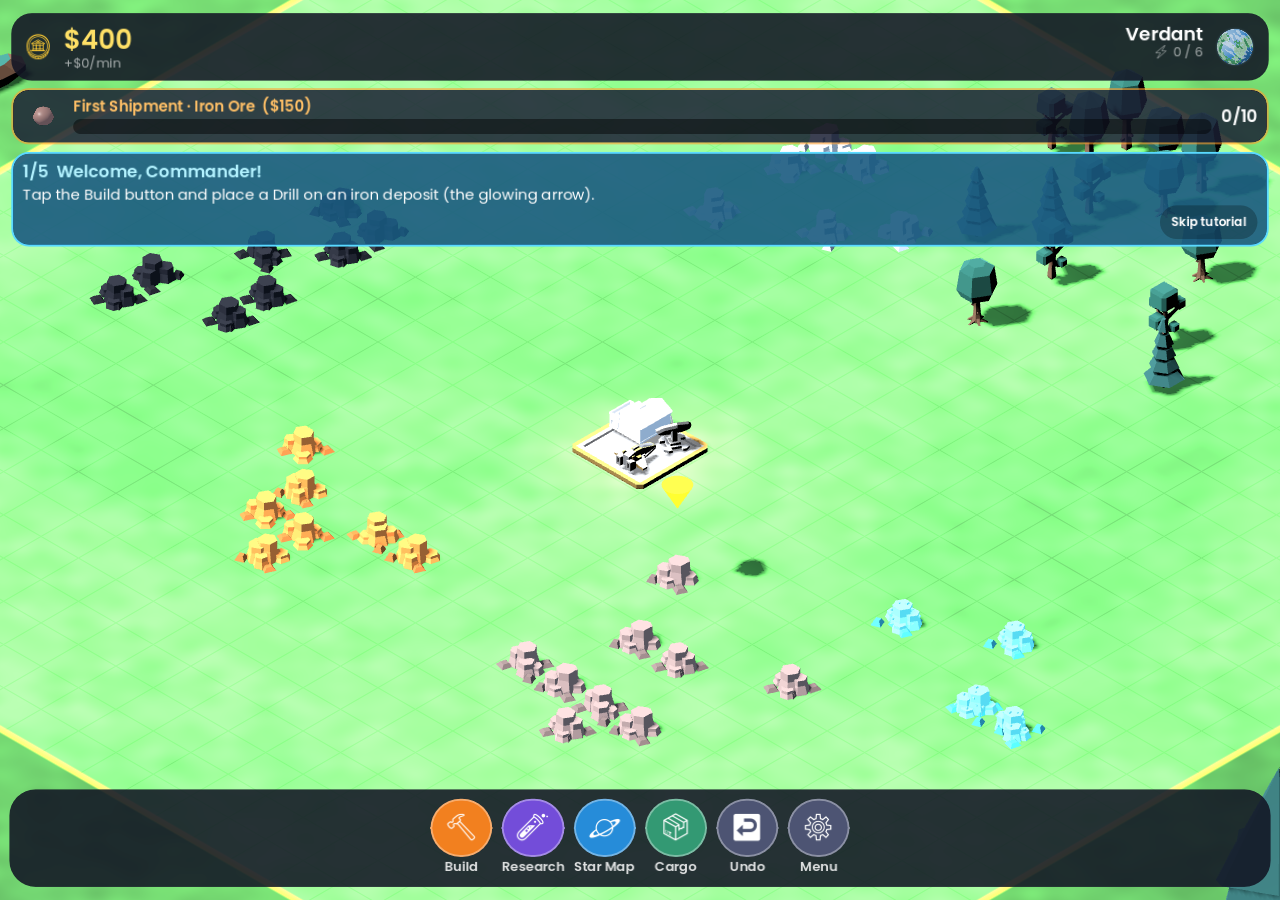
==== factory/index.html @ 012a6792 "decode factory" ====
<!DOCTYPE html>
<html lang="en">
	<head>
		<meta charset="utf-8">
		<meta name="viewport" content="width=device-width, user-scalable=no, initial-scale=1.0">
		<title>Starforge Frontier</title>
		<style>
html, body, #canvas {
	margin: 0;
	padding: 0;
	border: 0;
}

body {
	color: white;
	background-color: black;
	overflow: hidden;
	touch-action: none;
}

#canvas {
	display: block;
}

#canvas:focus {
	outline: none;
}

#status, #status-splash, #status-progress {
	position: absolute;
	left: 0;
	right: 0;
}

#status, #status-splash {
	top: 0;
	bottom: 0;
}

#status {
	background-color: #242424;
	display: flex;
	flex-direction: column;
	justify-content: center;
	align-items: center;
	visibility: hidden;
}

#status-splash {
	max-height: 100%;
	max-width: 100%;
	margin: auto;
}

#status-progress, #status-notice {
	display: none;
}

#status-progress {
	bottom: 10%;
	width: 50%;
	margin: 0 auto;
}

#status-notice {
	background-color: #5b3943;
	border-radius: 0.5rem;
	border: 1px solid #9b3943;
	color: #e0e0e0;
	font-family: 'Noto Sans', 'Droid Sans', Arial, sans-serif;
	line-height: 1.3;
	margin: 0 2rem;
	overflow: hidden;
	padding: 1rem;
	text-align: center;
	z-index: 1;
}
		</style>
		<link id="-gd-engine-icon" rel="icon" type="image/png" href="index.icon.png" />
<link rel="apple-touch-icon" href="index.apple-touch-icon.png"/>
<link rel="manifest" href="index.manifest.json">
<meta name="viewport" content="width=device-width, initial-scale=1.0, maximum-scale=1.0, user-scalable=no, viewport-fit=cover"><meta name="apple-mobile-web-app-capable" content="yes"><meta name="mobile-web-app-capable" content="yes"><meta name="apple-mobile-web-app-status-bar-style" content="black"><meta name="apple-mobile-web-app-title" content="Starforge Frontier"><link rel="apple-touch-icon" href="apple-touch-icon.png"><style>html,body{background:#070716;overscroll-behavior:none;touch-action:none}</style>
	</head>
	<body>
		<canvas id="canvas">
			Your browser does not support the canvas tag.
		</canvas>

		<noscript>
			Your browser does not support JavaScript.
		</noscript>

		<div id="status">
			<img id="status-splash" src="index.png" alt="">
			<progress id="status-progress"></progress>
			<div id="status-notice"></div>
		</div>

		<script src="index.js"></script>
		<script>
const GODOT_CONFIG = {"args":[],"canvasResizePolicy":2,"ensureCrossOriginIsolationHeaders":false,"executable":"index","experimentalVK":false,"fileSizes":{"index.pck":2635168,"index.wasm":35376909},"focusCanvas":true,"gdextensionLibs":[],"serviceWorker":"index.service.worker.js"};
const GODOT_THREADS_ENABLED = false;
const engine = new Engine(GODOT_CONFIG);

(function () {
	const statusOverlay = document.getElementById('status');
	const statusProgress = document.getElementById('status-progress');
	const statusNotice = document.getElementById('status-notice');

	let initializing = true;
	let statusMode = '';

	function setStatusMode(mode) {
		if (statusMode === mode || !initializing) {
			return;
		}
		if (mode === 'hidden') {
			statusOverlay.remove();
			initializing = false;
			return;
		}
		statusOverlay.style.visibility = 'visible';
		statusProgress.style.display = mode === 'progress' ? 'block' : 'none';
		statusNotice.style.display = mode === 'notice' ? 'block' : 'none';
		statusMode = mode;
	}

	function setStatusNotice(text) {
		while (statusNotice.lastChild) {
			statusNotice.removeChild(statusNotice.lastChild);
		}
		const lines = text.split('\n');
		lines.forEach((line) => {
			statusNotice.appendChild(document.createTextNode(line));
			statusNotice.appendChild(document.createElement('br'));
		});
	}

	function displayFailureNotice(err) {
		console.error(err);
		if (err instanceof Error) {
			setStatusNotice(err.message);
		} else if (typeof err === 'string') {
			setStatusNotice(err);
		} else {
			setStatusNotice('An unknown error occured');
		}
		setStatusMode('notice');
		initializing = false;
	}

	const missing = Engine.getMissingFeatures({
		threads: GODOT_THREADS_ENABLED,
	});

	if (missing.length !== 0) {
		if (GODOT_CONFIG['serviceWorker'] && GODOT_CONFIG['ensureCrossOriginIsolationHeaders'] && 'serviceWorker' in navigator) {
			// There's a chance that installing the service worker would fix the issue
			Promise.race([
				navigator.serviceWorker.getRegistration().then((registration) => {
					if (registration != null) {
						return Promise.reject(new Error('Service worker already exists.'));
					}
					return registration;
				}).then(() => engine.installServiceWorker()),
				// For some reason, `getRegistration()` can stall
				new Promise((resolve) => {
					setTimeout(() => resolve(), 2000);
				}),
			]).catch((err) => {
				console.error('Error while registering service worker:', err);
			}).then(() => {
				window.location.reload();
			});
		} else {
			// Display the message as usual
			const missingMsg = 'Error\nThe following features required to run Godot projects on the Web are missing:\n';
			displayFailureNotice(missingMsg + missing.join('\n'));
		}
	} else {
		setStatusMode('progress');
		engine.startGame({
			'onProgress': function (current, total) {
				if (current > 0 && total > 0) {
					statusProgress.value = current;
					statusProgress.max = total;
				} else {
					statusProgress.removeAttribute('value');
					statusProgress.removeAttribute('max');
				}
			},
		}).then(() => {
			setStatusMode('hidden');
		}, displayFailureNotice);
	}
}());
		</script>
	</body>
</html>
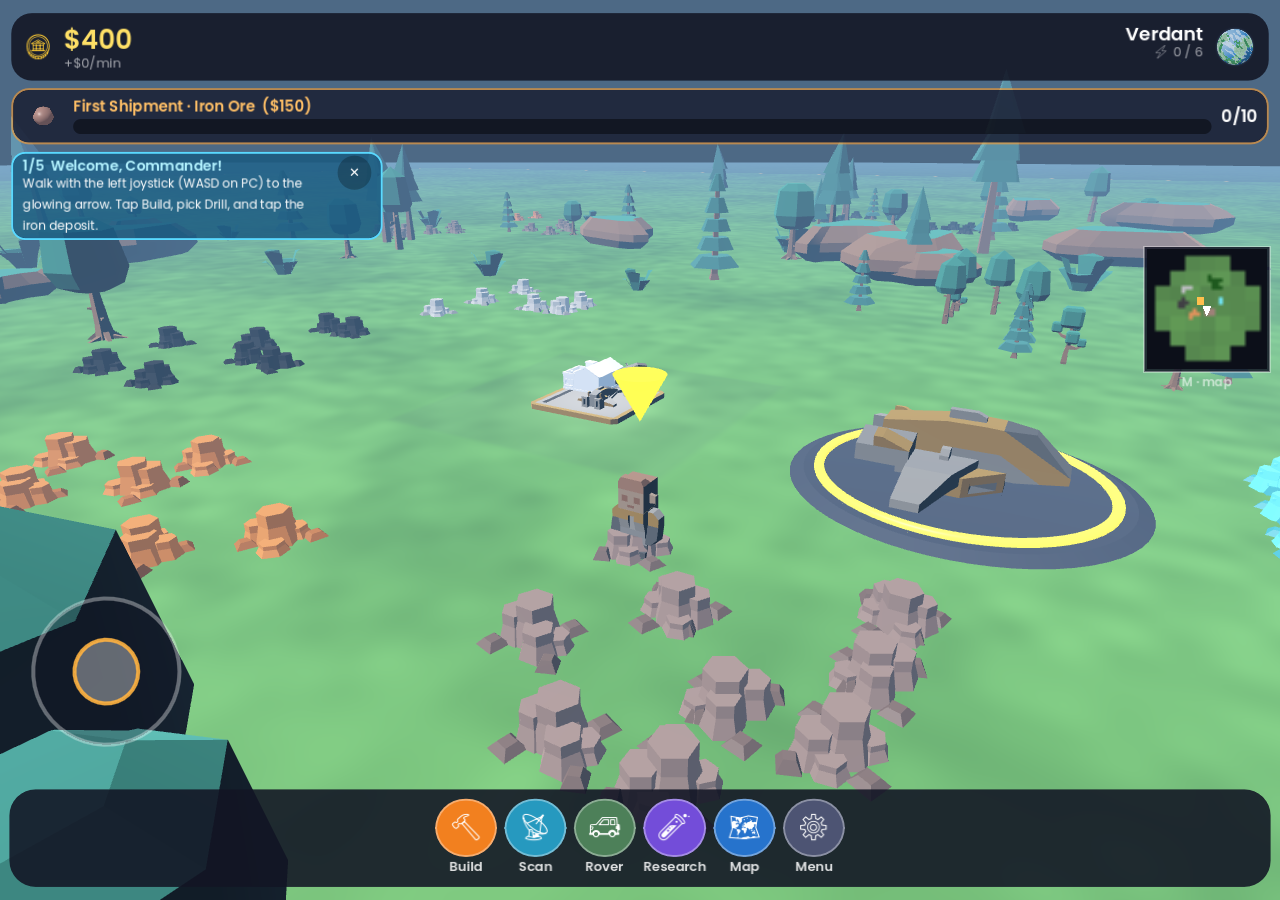
==== commit 4d012635: "decode factory" ====
--- a/factory/index.html
+++ b/factory/index.html
@@ -98,7 +98,7 @@
 
 		<script src="index.js"></script>
 		<script>
-const GODOT_CONFIG = {"args":[],"canvasResizePolicy":2,"ensureCrossOriginIsolationHeaders":false,"executable":"index","experimentalVK":false,"fileSizes":{"index.pck":2635168,"index.wasm":35376909},"focusCanvas":true,"gdextensionLibs":[],"serviceWorker":"index.service.worker.js"};
+const GODOT_CONFIG = {"args":[],"canvasResizePolicy":2,"ensureCrossOriginIsolationHeaders":false,"executable":"index","experimentalVK":false,"fileSizes":{"index.pck":2840960,"index.wasm":35376909},"focusCanvas":true,"gdextensionLibs":[],"serviceWorker":"index.service.worker.js"};
 const GODOT_THREADS_ENABLED = false;
 const engine = new Engine(GODOT_CONFIG);
 
